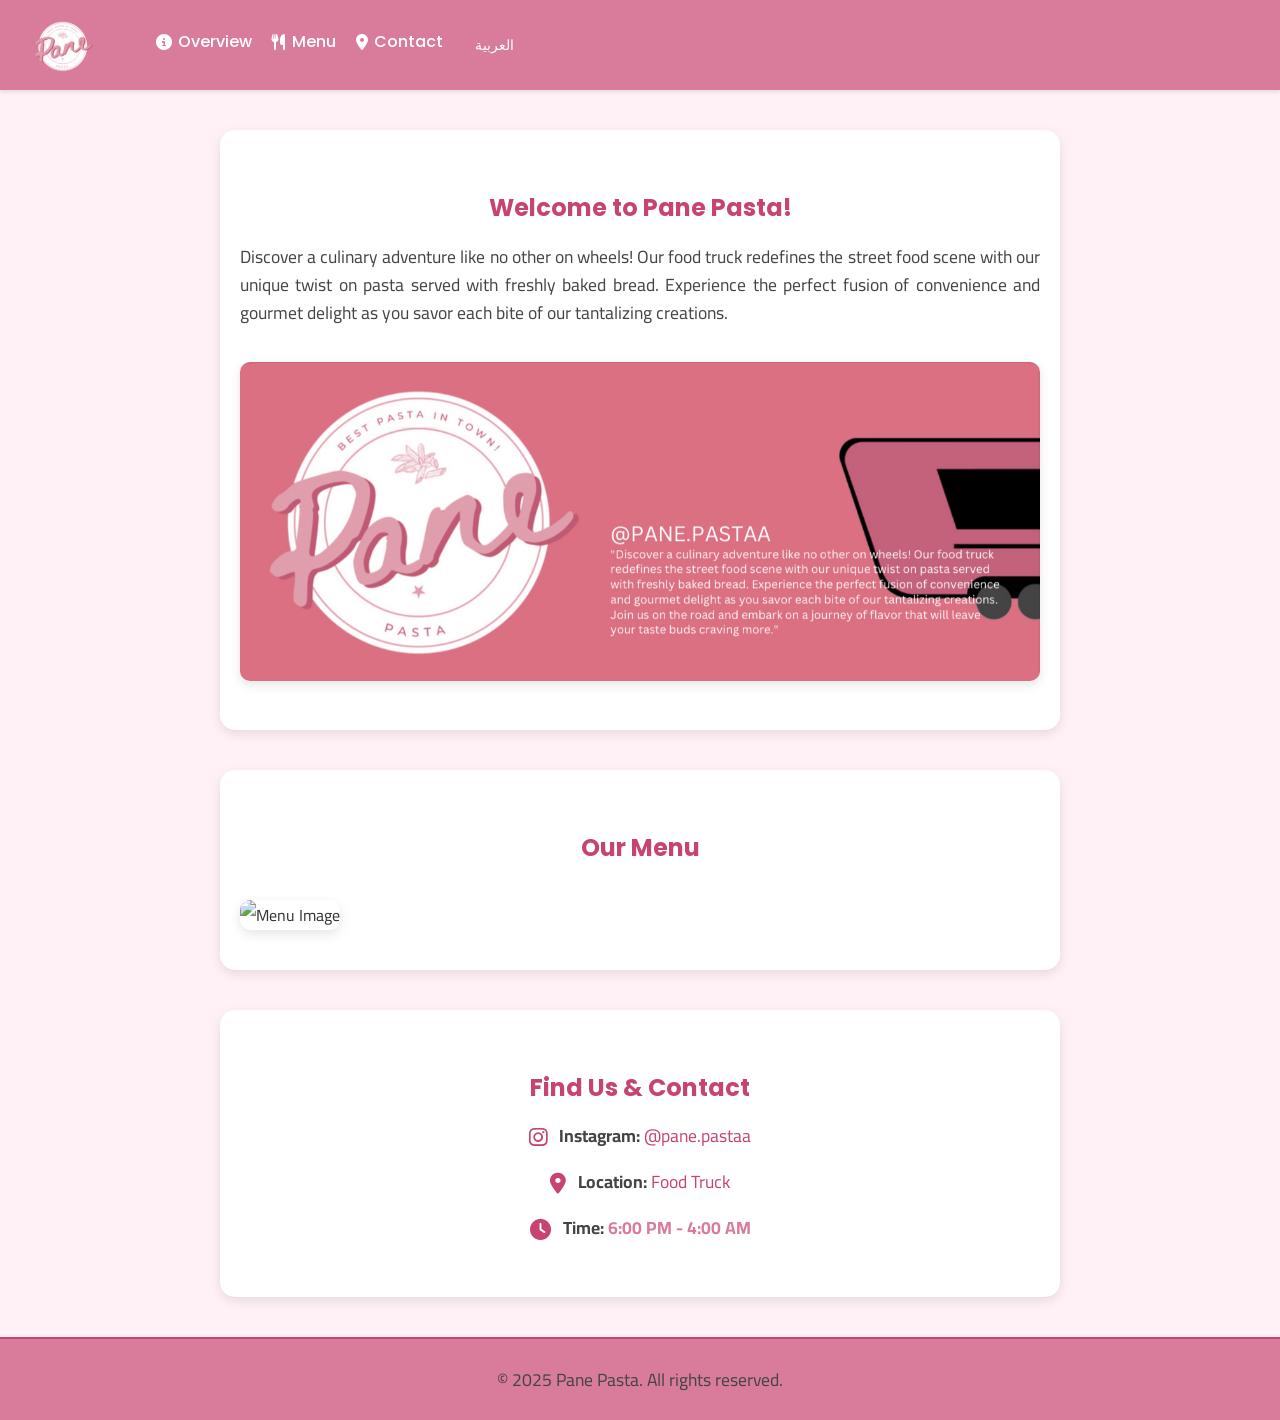
==== index.html @ ec7b443a "Add files via upload" ====
<!DOCTYPE html>
<html lang="en" >
<head>
    <meta charset="UTF-8" />
<meta name="viewport" content="width=device-width, initial-scale=1.0" />
<title>Pane Pasta</title>
<link rel="preconnect" href="https://fonts.googleapis.com">
<link rel="preconnect" href="https://fonts.gstatic.com" crossorigin>
<link href="https://fonts.googleapis.com/css2?family=Poppins:wght@500;700&family=Roboto:wght@400;500&family=Cairo:wght@400;700&display=swap" rel="stylesheet">
<link rel="stylesheet" href="style.css" />
<link rel="stylesheet" href="https://cdnjs.cloudflare.com/ajax/libs/font-awesome/6.5.0/css/all.min.css" />
<meta name="theme-color" content="#d97c9c" />
</head>
<body>

    <header>
        <img src="logo.PNG" alt="Pane Pasta Logo" class="logo">
        <nav>
            <ul>
                <li><a href="#overview"><i class="fas fa-info-circle"></i> <span id="navOverview">Overview</span></a></li>
                <li><a href="#menu"><i class="fas fa-utensils"></i> <span id="navMenu">Menu</span></a></li>
                <li><a href="#contact"><i class="fas fa-map-marker-alt"></i> <span id="navContact">Contact</span></a></li>
                <li><button id="langToggle" class="lang-button">العربية</button></li>
            </ul>
        </nav>
    </header>

    <main>
        <section id="overview" class="section fade-in">
            <h1 id="overviewTitle">Welcome to Pane Pasta!</h1>
            <p id="overviewText">Discover a culinary adventure like no other on wheels! Our food truck redefines the street food scene with our unique twist on pasta served with freshly baked bread. Experience the perfect fusion of convenience and gourmet delight as you savor each bite of our tantalizing creations.</p>
            <img src="us.PNG" alt="Pane Pasta food truck experience" class="menu-image">
        </section>

        <section id="menu" class="section fade-in">
            <h2 id="menuTitle">Our Menu</h2>
            <img src="menu.PNG" alt="Menu Image" class="menu-image">
        </section>

        <section id="contact" class="section fade-in">
            <h2 id="contactTitle">Find Us & Contact</h2>
            <p id="instagramLabel"><i class="fab fa-instagram"></i> <strong>Instagram:</strong> <a href="https://www.instagram.com/pane.pastaa" target="_blank">@pane.pastaa</a></p>
            <p id="locationLabel"><i class="fas fa-map-marker-alt"></i> <strong>Location:</strong> <a href="https://maps.app.goo.gl/kNWPLrTYhtWY5w7K8" target="_blank">Food Truck</a></p>
            <p><span id="timeLabel"><i class="fas fa-clock"></i> <strong>Time:</strong></span> <span class="highlight" id="timeValue">6:00 PM - 4:00 AM</span></p>
        </section>
    </main>

    <footer>
        <p id="footerText">&copy; 2025 Pane Pasta. All rights reserved.</p>
    </footer>


    <script>
        // Scroll animation effect
        const observer = new IntersectionObserver(entries => {
            entries.forEach(entry => {
                if (entry.isIntersecting) {
                    entry.target.classList.add('visible');
                }
            });
        });

        document.querySelectorAll('.fade-in').forEach(section => {
            observer.observe(section);
        });
    </script>

<script>
    // Language toggle functionality
    const langToggle = document.getElementById('langToggle');
    let isArabic = false;

    const translations = {
        en: {
            navOverview: "Overview",
            navMenu: "Menu",
            navContact: "Contact",
            overviewTitle: "Welcome to Pane Pasta!",
            overviewText: "Discover a culinary adventure like no other on wheels! Our food truck redefines the street food scene with our unique twist on pasta served with freshly baked bread. Experience the perfect fusion of convenience and gourmet delight as you savor each bite of our tantalizing creations.",
            menuTitle: "Our Menu",
            contactTitle: "Find Us & Contact",
            instagramLabel: `<i class="fab fa-instagram"></i> <strong>Instagram:</strong> <a href="https://www.instagram.com/pane.pastaa" target="_blank">@pane.pastaa</a>`,
            locationLabel: `<i class="fas fa-map-marker-alt"></i> <strong>Location:</strong> <a href="https://maps.app.goo.gl/kNWPLrTYhtWY5w7K8" target="_blank">Food Truck</a>`,
            timeLabel: `<i class="fas fa-clock"></i> <strong>Time:</strong>`,
            timeValue: "6:00 PM - 4:00 AM",
            footerText: "&copy; 2025 Pane Pasta. All rights reserved.",
            langBtn: "العربية"
        },
        ar: {
            navOverview: "نظرة عامة",
            navMenu: "القائمة",
            navContact: "تواصل",
            overviewTitle: "مرحبًا بكم في Pane Pasta!",
            overviewText: "اكتشف مغامرة طهي لا مثيل لها على عجلات! شاحنة الطعام الخاصة بنا تعيد تعريف مشهد طعام الشارع من خلال لمستنا الفريدة على الباستا المقدمة مع الخبز الطازج. استمتع بمزيج مثالي من الراحة والمذاق الفاخر مع كل قضمة من إبداعاتنا الشهية.",
            menuTitle: "قائمتنا",
            contactTitle: "تواصل معنا",
            instagramLabel: `<i class="fab fa-instagram"></i> <strong>انستجرام:</strong> <a href="https://www.instagram.com/pane.pastaa" target="_blank">@pane.pastaa</a>`,
            locationLabel: `<i class="fas fa-map-marker-alt"></i> <strong>الموقع:</strong> <a href="https://maps.app.goo.gl/kNWPLrTYhtWY5w7K8" target="_blank">شاحنة الطعام</a>`,
            timeLabel: `<i class="fas fa-clock"></i> <strong>الوقت:</strong>`,
            timeValue: "٦:٠٠ مساءً - ٤:٠٠ صباحًا",
            footerText: "&copy; 2025 Pane Pasta . جميع الحقوق محفوظة.",
            langBtn: "English"
        }
    };

    function setLanguage(lang) {
        document.documentElement.dir = lang === 'ar' ? 'rtl' : 'ltr';
        document.getElementById('navOverview').textContent = translations[lang].navOverview;
        document.getElementById('navMenu').textContent = translations[lang].navMenu;
        document.getElementById('navContact').textContent = translations[lang].navContact;
        document.getElementById('overviewTitle').textContent = translations[lang].overviewTitle;
        document.getElementById('overviewText').textContent = translations[lang].overviewText;
        document.getElementById('menuTitle').textContent = translations[lang].menuTitle;
        document.getElementById('contactTitle').textContent = translations[lang].contactTitle;
        document.getElementById('instagramLabel').innerHTML = translations[lang].instagramLabel;
        document.getElementById('locationLabel').innerHTML = translations[lang].locationLabel;
        document.getElementById('timeLabel').innerHTML = translations[lang].timeLabel;
        document.getElementById('timeValue').textContent = translations[lang].timeValue;
        document.getElementById('footerText').innerHTML = translations[lang].footerText;
        langToggle.textContent = translations[lang].langBtn;
    }

    langToggle.addEventListener('click', () => {
        isArabic = !isArabic;
        setLanguage(isArabic ? 'ar' : 'en');
        direct.querySelector('html').lang = isArabic ? 'ar' : 'en';
    });
</script>

</body>
</html>
---- style.css ----
/* Base Styles */
html {
    scroll-behavior: smooth;
}

body {
    font-family: 'Cairo', 'Poppins', 'Roboto', sans-serif;
    margin: 0;
    padding: 0;
    background-color: #fff1f5;
    font-weight: 400;
    color: #333;
}

/* Header */
header {
    background-color: #d97c9c;
    display: flex;
    flex-direction: row;
    justify-content: flex-start;
    align-items: center;
    padding: 15px 30px;
    position: sticky;
    top: 0;
    z-index: 1000;
    flex-wrap: nowrap;
    box-shadow: 0 2px 4px rgba(0, 0, 0, 0.1);
    gap: 30px; /* Add space between logo, nav, and button */
}

.lang-button {
    margin-left: auto; /* Pushes the button to the far right */
    padding: 8px 12px;
    border: none;
    background-color: #d97c9c;
    color: white;
    font-size: 14px;
    cursor: pointer;
    border-radius: 8px;
}


.logo {
    height: 60px;
    max-width: 120px;
    margin-right: 30px;
}

/* Navigation */
nav ul {
    list-style: none;
    display: flex;
    gap: 20px;
    margin: 0;
    padding: 0;
}

nav a {
    text-decoration: none;
    font-family: 'Poppins', sans-serif;
    color: white;
    font-weight: 500; /* Medium weight for Poppins */
    display: flex;
    align-items: center;
    gap: 6px;
    transition: color 0.3s ease, transform 0.3s ease;
}

nav a:hover {
    color: #ffe4ea;
    transform: scale(1.1);
}

a {
    color: #c74370;
    text-decoration: none; /* Remove default underline */
}

/* Sections */
.section {
    padding: 40px 20px;
    max-width: 800px;
    margin: 40px auto;
    background-color: white;
    border-radius: 15px; /* Softer corners */
    box-shadow: 0 4px 12px rgba(0, 0, 0, 0.1);
    opacity: 0; /* Initial state for fade-in */
    transform: translateY(30px);
    transition: opacity 0.6s ease, transform 0.6s ease, box-shadow 0.3s ease;
}

.section.visible {
    opacity: 1;
    transform: translateY(0);
}

.section:hover {
    transform: translateY(-5px); /* Slight lift effect on hover */
    box-shadow: 0 8px 20px rgba(0, 0, 0, 0.15); /* Enhanced shadow on hover */
}

h1, h2 {
    font-family: 'Poppins', sans-serif;
    color: #c74370;
    font-weight: 700; /* Bold weight for Poppins */
    margin-bottom: 15px;
    text-align: center;
}

p {
    line-height: 1.6;
    color: #444; /* Slightly darker for Roboto, still soft */
    margin-bottom: 15px;
    /* text-align: left; by default */
    font-size: 1.1em; /* Adjusted for balance */
}
.menu-image {
    width: 100%;
    margin-top: 20px;
    border-radius: 10px;
    box-shadow: 0 4px 12px rgba(0, 0, 0, 0.1);
}

.highlight {
    color: #d97c9c;
    font-weight: bold;
}

section {
    scroll-margin-top: 100px; /* Ensures smooth scroll doesn't get hidden behind sticky header */
}
/* Specific text alignments */
#overview p {
    text-align: justify;
}

#contact p {
    text-align: center;
}

#contact p i {
    margin-right: 8px;
    color: #c74370; /* Match heading color for icons */
    font-size: 1.2em; /* Slightly larger icons */
    vertical-align: middle; /* Better alignment with text */
}


/* Footer */
footer {
    background-color: #d97c9c;
    color: white;
    text-align: center;
    padding: 10px 0;
    border-top: 2px solid #c74370; /* Subtle top border for separation */
    margin-top: 40px;
}
/* General link hover effect */
a:hover {
    color: #d97c9c; /* Lighter pink on hover */
    text-decoration: underline;
}


/* Responsive Styles */
@media (max-width: 768px) {
    header {
        display: flex;
        flex-direction: row;
        align-items: center;
        justify-content: flex-start; /* Align all items to the left */
        gap: 10px;
        padding: 10px 10px;
    }

    .logo {
        margin: 0; /* Remove auto margins */
        display: block;
    }

    nav ul {
        flex-direction: row;
        gap: 10px;
        width: auto;
        margin: 0;
        justify-content: flex-start;
        align-items: center;
    }

    nav li {
        width: auto;
        margin-bottom: 0;
    }

    nav a, .lang-button {
        width: auto;
        text-align: left;
        font-size: 1em;
    }

    .lang-button {
        margin-left: 0;
        margin-top: 0;
        align-self: auto;
        width: auto;
    }
}
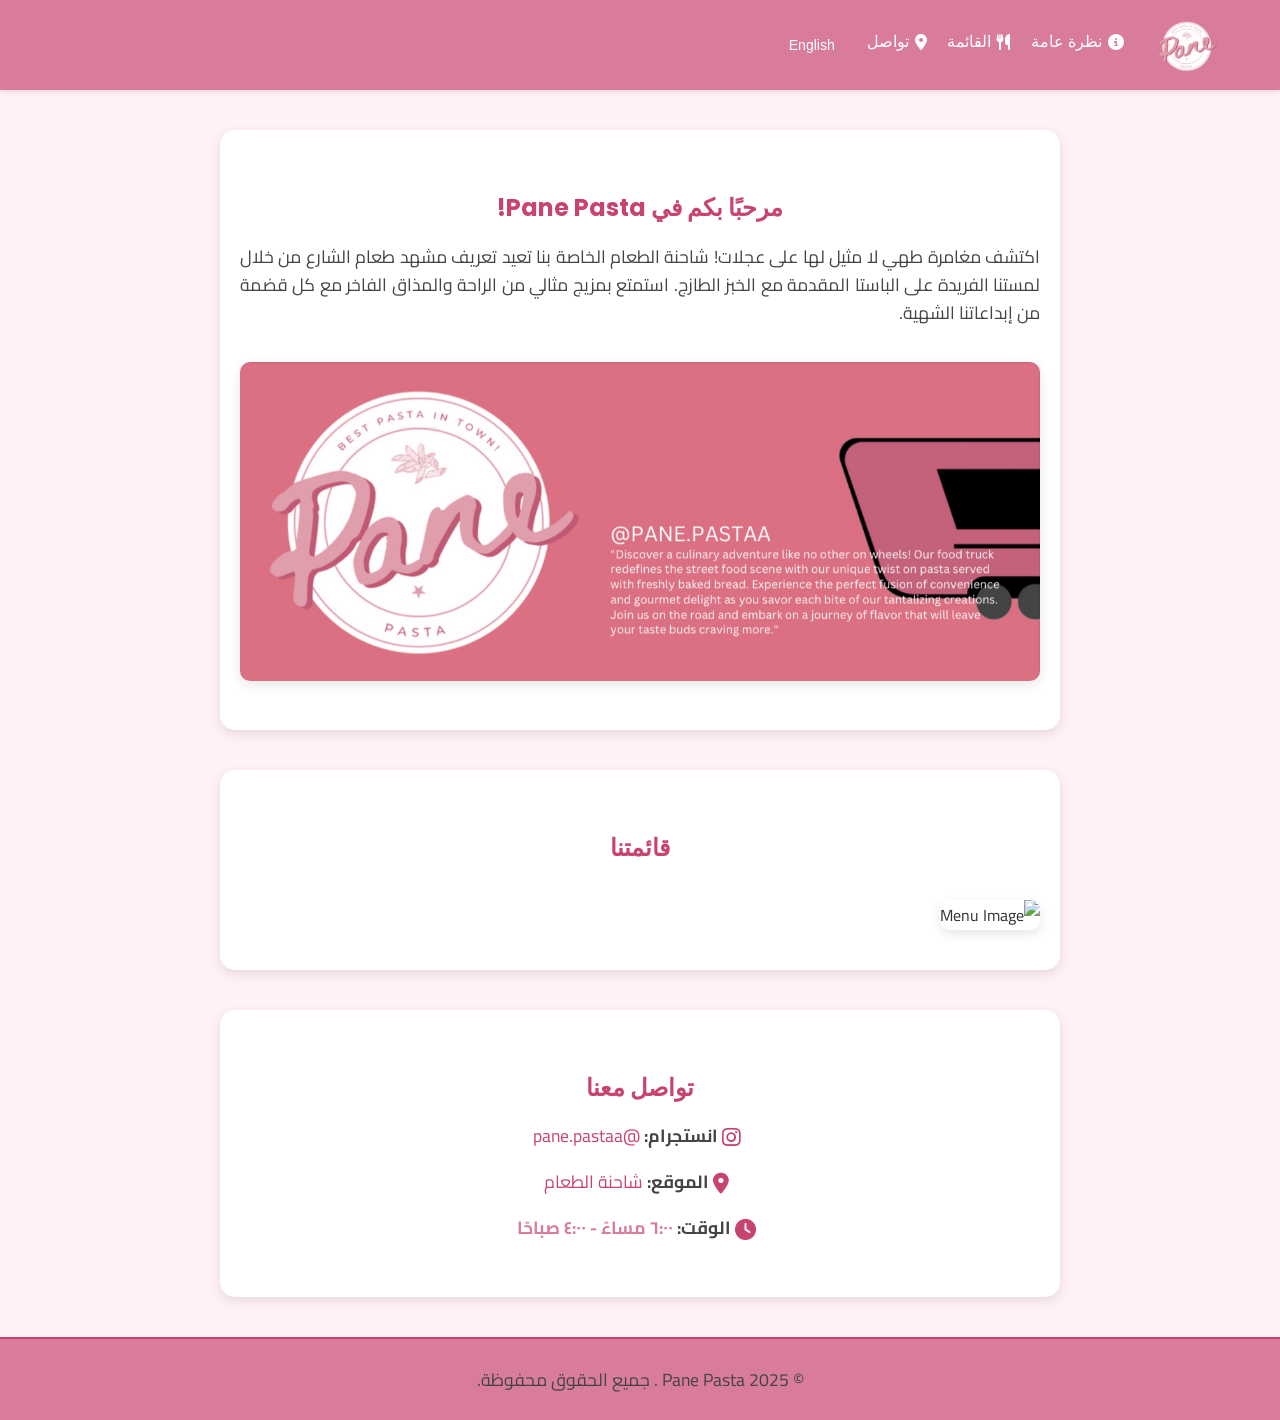
==== commit e6b27fed: "Update index.html" ====
--- a/index.html
+++ b/index.html
@@ -2,19 +2,19 @@
 <html lang="en" >
 <head>
     <meta charset="UTF-8" />
-<meta name="viewport" content="width=device-width, initial-scale=1.0" />
-<title>Pane Pasta</title>
-<link rel="preconnect" href="https://fonts.googleapis.com">
-<link rel="preconnect" href="https://fonts.gstatic.com" crossorigin>
-<link href="https://fonts.googleapis.com/css2?family=Poppins:wght@500;700&family=Roboto:wght@400;500&family=Cairo:wght@400;700&display=swap" rel="stylesheet">
-<link rel="stylesheet" href="style.css" />
-<link rel="stylesheet" href="https://cdnjs.cloudflare.com/ajax/libs/font-awesome/6.5.0/css/all.min.css" />
-<meta name="theme-color" content="#d97c9c" />
+    <meta name="viewport" content="width=device-width, initial-scale=1.0" />
+    <title>Pane Pasta</title>
+    <link rel="preconnect" href="https://fonts.googleapis.com" />
+    <link rel="preconnect" href="https://fonts.gstatic.com" crossorigin />
+    <link href="https://fonts.googleapis.com/css2?family=Poppins:wght@500;700&family=Roboto:wght@400;500&family=Cairo:wght@400;700&display=swap" rel="stylesheet" />
+    <link rel="stylesheet" href="style.css" />
+    <link rel="stylesheet" href="https://cdnjs.cloudflare.com/ajax/libs/font-awesome/6.5.0/css/all.min.css" />
+    <meta name="theme-color" content="#d97c9c" />
 </head>
 <body>
 
     <header>
-        <img src="logo.PNG" alt="Pane Pasta Logo" class="logo">
+        <img src="logo.PNG" alt="Pane Pasta Logo" class="logo" />
         <nav>
             <ul>
                 <li><a href="#overview"><i class="fas fa-info-circle"></i> <span id="navOverview">Overview</span></a></li>
@@ -28,27 +28,37 @@
     <main>
         <section id="overview" class="section fade-in">
             <h1 id="overviewTitle">Welcome to Pane Pasta!</h1>
-            <p id="overviewText">Discover a culinary adventure like no other on wheels! Our food truck redefines the street food scene with our unique twist on pasta served with freshly baked bread. Experience the perfect fusion of convenience and gourmet delight as you savor each bite of our tantalizing creations.</p>
-            <img src="us.PNG" alt="Pane Pasta food truck experience" class="menu-image">
+            <p id="overviewText">
+                Discover a culinary adventure like no other on wheels! Our food truck redefines the street food scene with our unique twist on pasta served with freshly baked bread. Experience the perfect fusion of convenience and gourmet delight as you savor each bite of our tantalizing creations.
+            </p>
+            <img src="us.PNG" alt="Pane Pasta food truck experience" class="menu-image" />
         </section>
 
         <section id="menu" class="section fade-in">
             <h2 id="menuTitle">Our Menu</h2>
-            <img src="menu.PNG" alt="Menu Image" class="menu-image">
+            <img src="menu.PNG" alt="Menu Image" class="menu-image" />
         </section>
 
         <section id="contact" class="section fade-in">
             <h2 id="contactTitle">Find Us & Contact</h2>
-            <p id="instagramLabel"><i class="fab fa-instagram"></i> <strong>Instagram:</strong> <a href="https://www.instagram.com/pane.pastaa" target="_blank">@pane.pastaa</a></p>
-            <p id="locationLabel"><i class="fas fa-map-marker-alt"></i> <strong>Location:</strong> <a href="https://maps.app.goo.gl/kNWPLrTYhtWY5w7K8" target="_blank">Food Truck</a></p>
-            <p><span id="timeLabel"><i class="fas fa-clock"></i> <strong>Time:</strong></span> <span class="highlight" id="timeValue">6:00 PM - 4:00 AM</span></p>
+            <p id="instagramLabel">
+                <i class="fab fa-instagram"></i> <strong>Instagram:</strong> 
+                <a href="https://www.instagram.com/pane.pastaa" target="_blank" rel="noopener noreferrer">@pane.pastaa</a>
+            </p>
+            <p id="locationLabel">
+                <i class="fas fa-map-marker-alt"></i> <strong>Location:</strong> 
+                <a href="https://maps.app.goo.gl/kNWPLrTYhtWY5w7K8" target="_blank" rel="noopener noreferrer">Food Truck</a>
+            </p>
+            <p>
+                <span id="timeLabel"><i class="fas fa-clock"></i> <strong>Time:</strong></span> 
+                <span class="highlight" id="timeValue">6:00 PM - 4:00 AM</span>
+            </p>
         </section>
     </main>
 
     <footer>
         <p id="footerText">&copy; 2025 Pane Pasta. All rights reserved.</p>
     </footer>
-
 
     <script>
         // Scroll animation effect
@@ -65,67 +75,70 @@
         });
     </script>
 
-<script>
-    // Language toggle functionality
-    const langToggle = document.getElementById('langToggle');
-    let isArabic = false;
+    <script>
+        // Language toggle functionality
+        const langToggle = document.getElementById('langToggle');
+        let isArabic = false;
 
-    const translations = {
-        en: {
-            navOverview: "Overview",
-            navMenu: "Menu",
-            navContact: "Contact",
-            overviewTitle: "Welcome to Pane Pasta!",
-            overviewText: "Discover a culinary adventure like no other on wheels! Our food truck redefines the street food scene with our unique twist on pasta served with freshly baked bread. Experience the perfect fusion of convenience and gourmet delight as you savor each bite of our tantalizing creations.",
-            menuTitle: "Our Menu",
-            contactTitle: "Find Us & Contact",
-            instagramLabel: `<i class="fab fa-instagram"></i> <strong>Instagram:</strong> <a href="https://www.instagram.com/pane.pastaa" target="_blank">@pane.pastaa</a>`,
-            locationLabel: `<i class="fas fa-map-marker-alt"></i> <strong>Location:</strong> <a href="https://maps.app.goo.gl/kNWPLrTYhtWY5w7K8" target="_blank">Food Truck</a>`,
-            timeLabel: `<i class="fas fa-clock"></i> <strong>Time:</strong>`,
-            timeValue: "6:00 PM - 4:00 AM",
-            footerText: "&copy; 2025 Pane Pasta. All rights reserved.",
-            langBtn: "العربية"
-        },
-        ar: {
-            navOverview: "نظرة عامة",
-            navMenu: "القائمة",
-            navContact: "تواصل",
-            overviewTitle: "مرحبًا بكم في Pane Pasta!",
-            overviewText: "اكتشف مغامرة طهي لا مثيل لها على عجلات! شاحنة الطعام الخاصة بنا تعيد تعريف مشهد طعام الشارع من خلال لمستنا الفريدة على الباستا المقدمة مع الخبز الطازج. استمتع بمزيج مثالي من الراحة والمذاق الفاخر مع كل قضمة من إبداعاتنا الشهية.",
-            menuTitle: "قائمتنا",
-            contactTitle: "تواصل معنا",
-            instagramLabel: `<i class="fab fa-instagram"></i> <strong>انستجرام:</strong> <a href="https://www.instagram.com/pane.pastaa" target="_blank">@pane.pastaa</a>`,
-            locationLabel: `<i class="fas fa-map-marker-alt"></i> <strong>الموقع:</strong> <a href="https://maps.app.goo.gl/kNWPLrTYhtWY5w7K8" target="_blank">شاحنة الطعام</a>`,
-            timeLabel: `<i class="fas fa-clock"></i> <strong>الوقت:</strong>`,
-            timeValue: "٦:٠٠ مساءً - ٤:٠٠ صباحًا",
-            footerText: "&copy; 2025 Pane Pasta . جميع الحقوق محفوظة.",
-            langBtn: "English"
+        const translations = {
+            en: {
+                navOverview: "Overview",
+                navMenu: "Menu",
+                navContact: "Contact",
+                overviewTitle: "Welcome to Pane Pasta!",
+                overviewText: "Discover a culinary adventure like no other on wheels! Our food truck redefines the street food scene with our unique twist on pasta served with freshly baked bread. Experience the perfect fusion of convenience and gourmet delight as you savor each bite of our tantalizing creations.",
+                menuTitle: "Our Menu",
+                contactTitle: "Find Us & Contact",
+                instagramLabel: `<i class="fab fa-instagram"></i> <strong>Instagram:</strong> <a href="https://www.instagram.com/pane.pastaa" target="_blank" rel="noopener noreferrer">@pane.pastaa</a>`,
+                locationLabel: `<i class="fas fa-map-marker-alt"></i> <strong>Location:</strong> <a href="https://maps.app.goo.gl/kNWPLrTYhtWY5w7K8" target="_blank" rel="noopener noreferrer">Food Truck</a>`,
+                timeLabel: `<i class="fas fa-clock"></i> <strong>Time:</strong>`,
+                timeValue: "6:00 PM - 4:00 AM",
+                footerText: "&copy; 2025 Pane Pasta. All rights reserved.",
+                langBtn: "العربية"
+            },
+            ar: {
+                navOverview: "نظرة عامة",
+                navMenu: "القائمة",
+                navContact: "تواصل",
+                overviewTitle: "مرحبًا بكم في Pane Pasta!",
+                overviewText: "اكتشف مغامرة طهي لا مثيل لها على عجلات! شاحنة الطعام الخاصة بنا تعيد تعريف مشهد طعام الشارع من خلال لمستنا الفريدة على الباستا المقدمة مع الخبز الطازج. استمتع بمزيج مثالي من الراحة والمذاق الفاخر مع كل قضمة من إبداعاتنا الشهية.",
+                menuTitle: "قائمتنا",
+                contactTitle: "تواصل معنا",
+                instagramLabel: `<i class="fab fa-instagram"></i> <strong>انستجرام:</strong> <a href="https://www.instagram.com/pane.pastaa" target="_blank" rel="noopener noreferrer">@pane.pastaa</a>`,
+                locationLabel: `<i class="fas fa-map-marker-alt"></i> <strong>الموقع:</strong> <a href="https://maps.app.goo.gl/kNWPLrTYhtWY5w7K8" target="_blank" rel="noopener noreferrer">شاحنة الطعام</a>`,
+                timeLabel: `<i class="fas fa-clock"></i> <strong>الوقت:</strong>`,
+                timeValue: "٦:٠٠ مساءً - ٤:٠٠ صباحًا",
+                footerText: "&copy; 2025 Pane Pasta . جميع الحقوق محفوظة.",
+                langBtn: "English"
+            }
+        };
+
+        function setLanguage(lang) {
+            document.documentElement.dir = lang === 'ar' ? 'rtl' : 'ltr';
+            document.documentElement.lang = lang;
+            document.getElementById('navOverview').textContent = translations[lang].navOverview;
+            document.getElementById('navMenu').textContent = translations[lang].navMenu;
+            document.getElementById('navContact').textContent = translations[lang].navContact;
+            document.getElementById('overviewTitle').textContent = translations[lang].overviewTitle;
+            document.getElementById('overviewText').textContent = translations[lang].overviewText;
+            document.getElementById('menuTitle').textContent = translations[lang].menuTitle;
+            document.getElementById('contactTitle').textContent = translations[lang].contactTitle;
+            document.getElementById('instagramLabel').innerHTML = translations[lang].instagramLabel;
+            document.getElementById('locationLabel').innerHTML = translations[lang].locationLabel;
+            document.getElementById('timeLabel').innerHTML = translations[lang].timeLabel;
+            document.getElementById('timeValue').textContent = translations[lang].timeValue;
+            document.getElementById('footerText').innerHTML = translations[lang].footerText;
+            langToggle.textContent = translations[lang].langBtn;
         }
-    };
 
-    function setLanguage(lang) {
-        document.documentElement.dir = lang === 'ar' ? 'rtl' : 'ltr';
-        document.getElementById('navOverview').textContent = translations[lang].navOverview;
-        document.getElementById('navMenu').textContent = translations[lang].navMenu;
-        document.getElementById('navContact').textContent = translations[lang].navContact;
-        document.getElementById('overviewTitle').textContent = translations[lang].overviewTitle;
-        document.getElementById('overviewText').textContent = translations[lang].overviewText;
-        document.getElementById('menuTitle').textContent = translations[lang].menuTitle;
-        document.getElementById('contactTitle').textContent = translations[lang].contactTitle;
-        document.getElementById('instagramLabel').innerHTML = translations[lang].instagramLabel;
-        document.getElementById('locationLabel').innerHTML = translations[lang].locationLabel;
-        document.getElementById('timeLabel').innerHTML = translations[lang].timeLabel;
-        document.getElementById('timeValue').textContent = translations[lang].timeValue;
-        document.getElementById('footerText').innerHTML = translations[lang].footerText;
-        langToggle.textContent = translations[lang].langBtn;
-    }
+        langToggle.addEventListener('click', () => {
+            isArabic = !isArabic;
+            setLanguage(isArabic ? 'ar' : 'en');
+        });
 
-    langToggle.addEventListener('click', () => {
-        isArabic = !isArabic;
-        setLanguage(isArabic ? 'ar' : 'en');
-        direct.querySelector('html').lang = isArabic ? 'ar' : 'en';
-    });
-</script>
+        // Set initial language to Arabic on page load
+        setLanguage('ar');
+    </script>
 
 </body>
 </html>
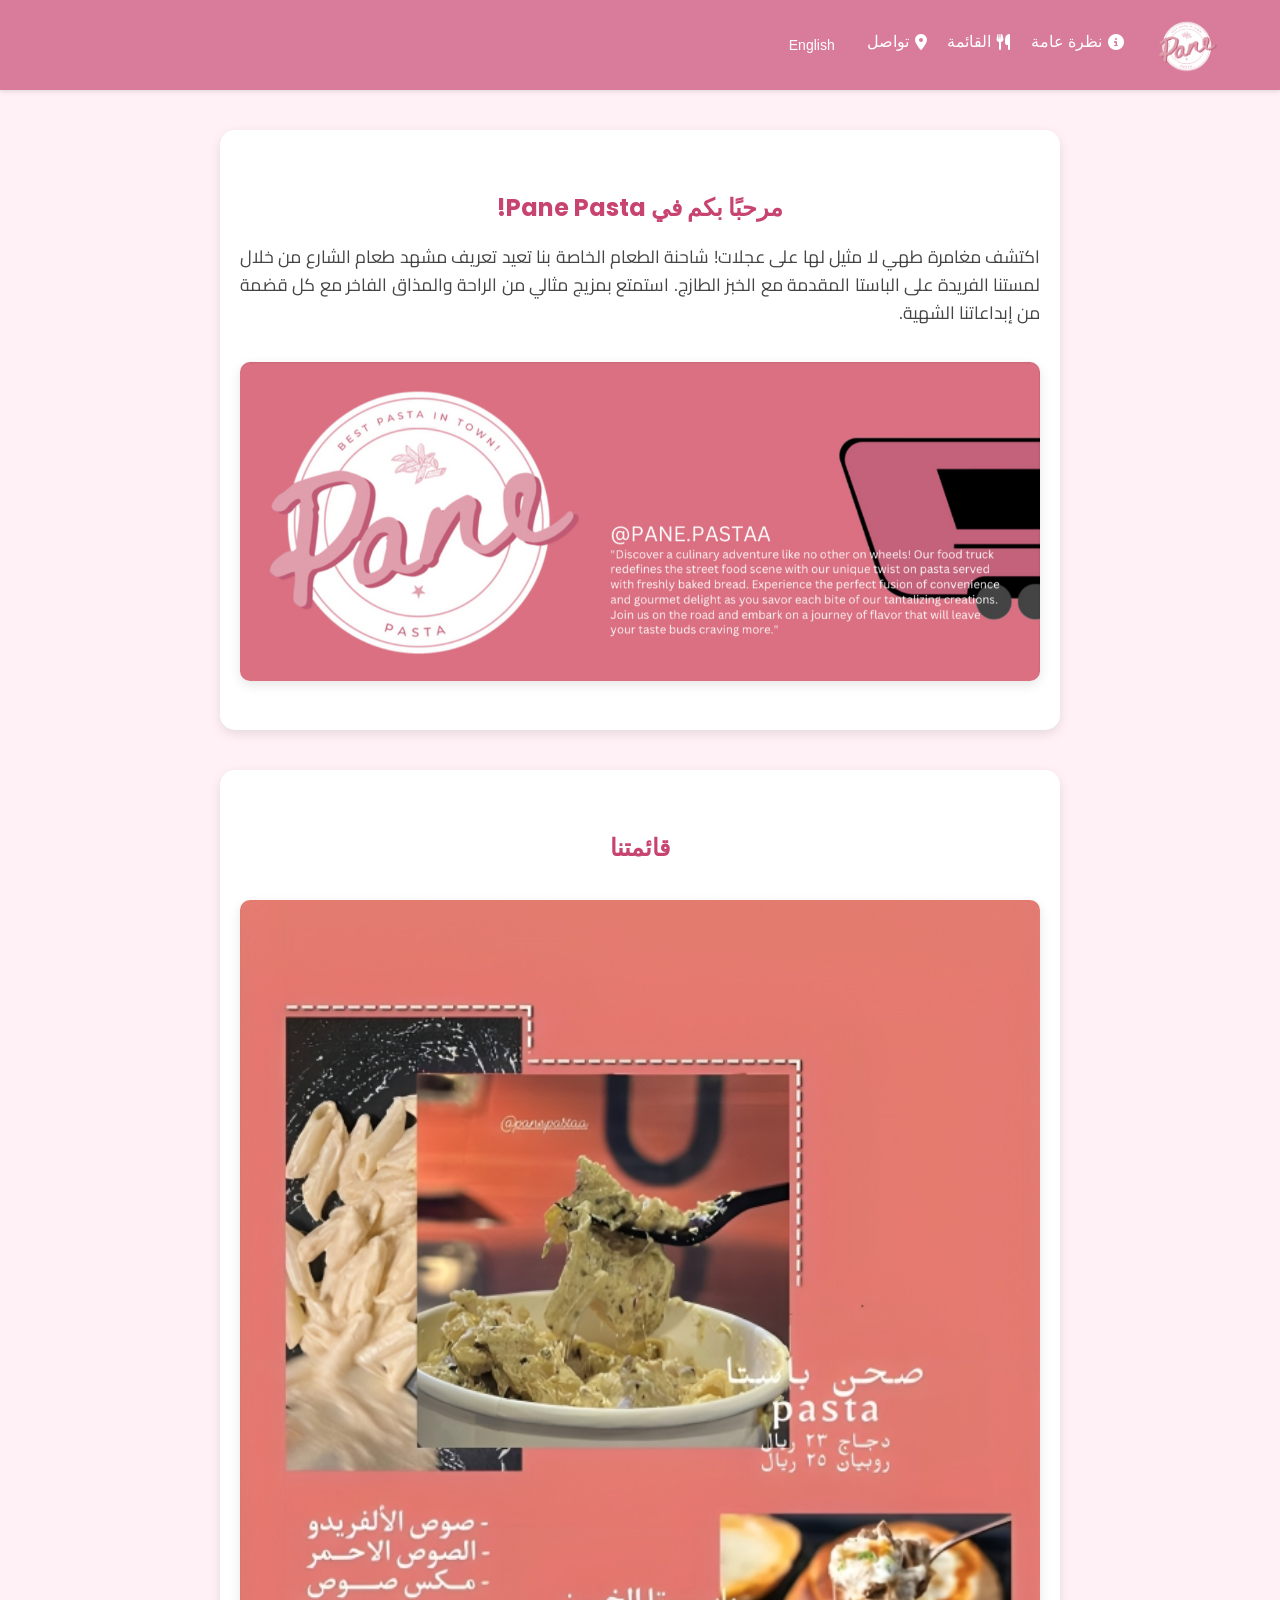
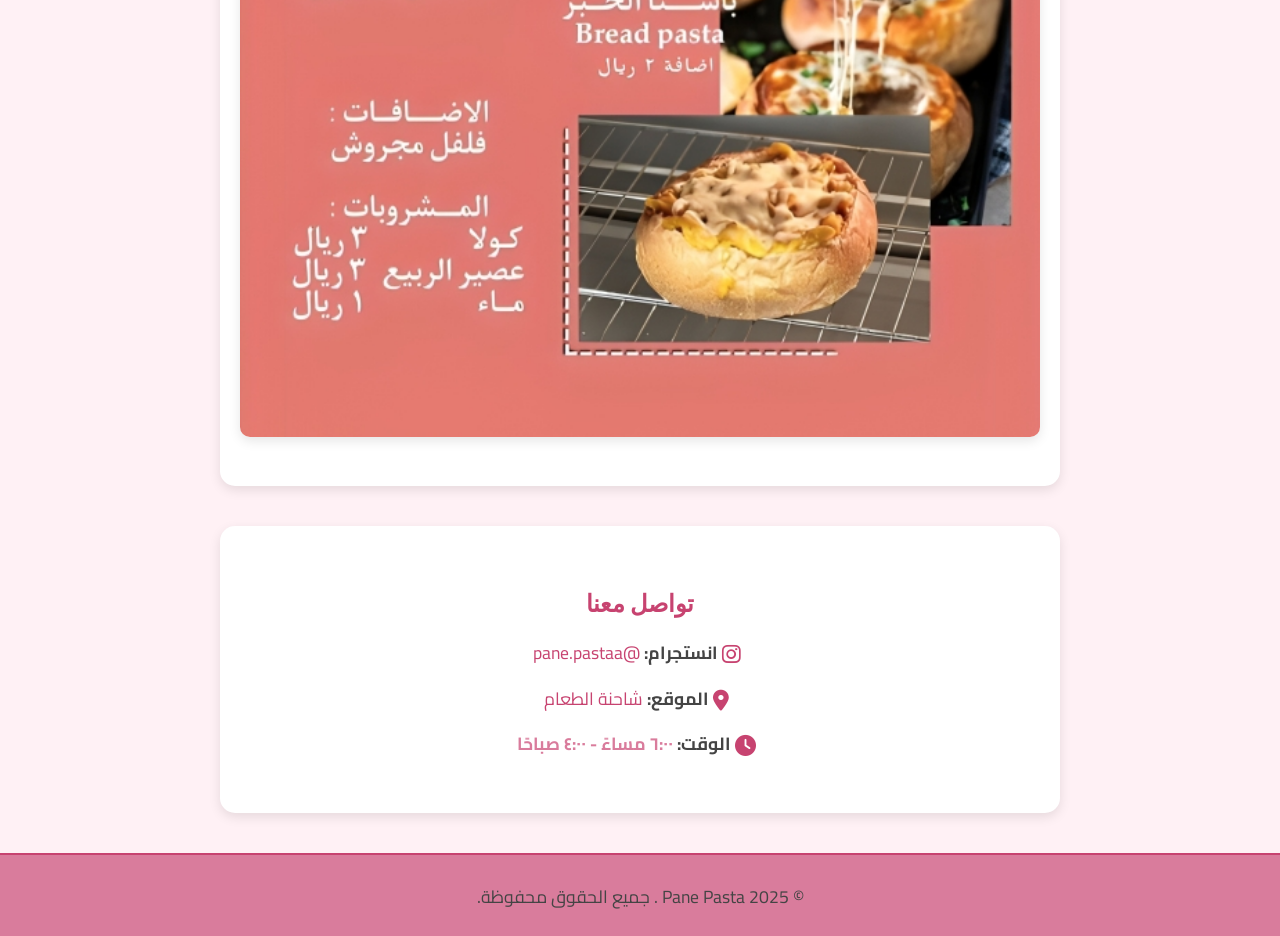
==== commit 9a3cc744: "Update index.html" ====
--- a/index.html
+++ b/index.html
@@ -36,7 +36,7 @@
 
         <section id="menu" class="section fade-in">
             <h2 id="menuTitle">Our Menu</h2>
-            <img src="menu.PNG" alt="Menu Image" class="menu-image" />
+            <img src="menu.png" alt="Menu Image" class="menu-image" />
         </section>
 
         <section id="contact" class="section fade-in">
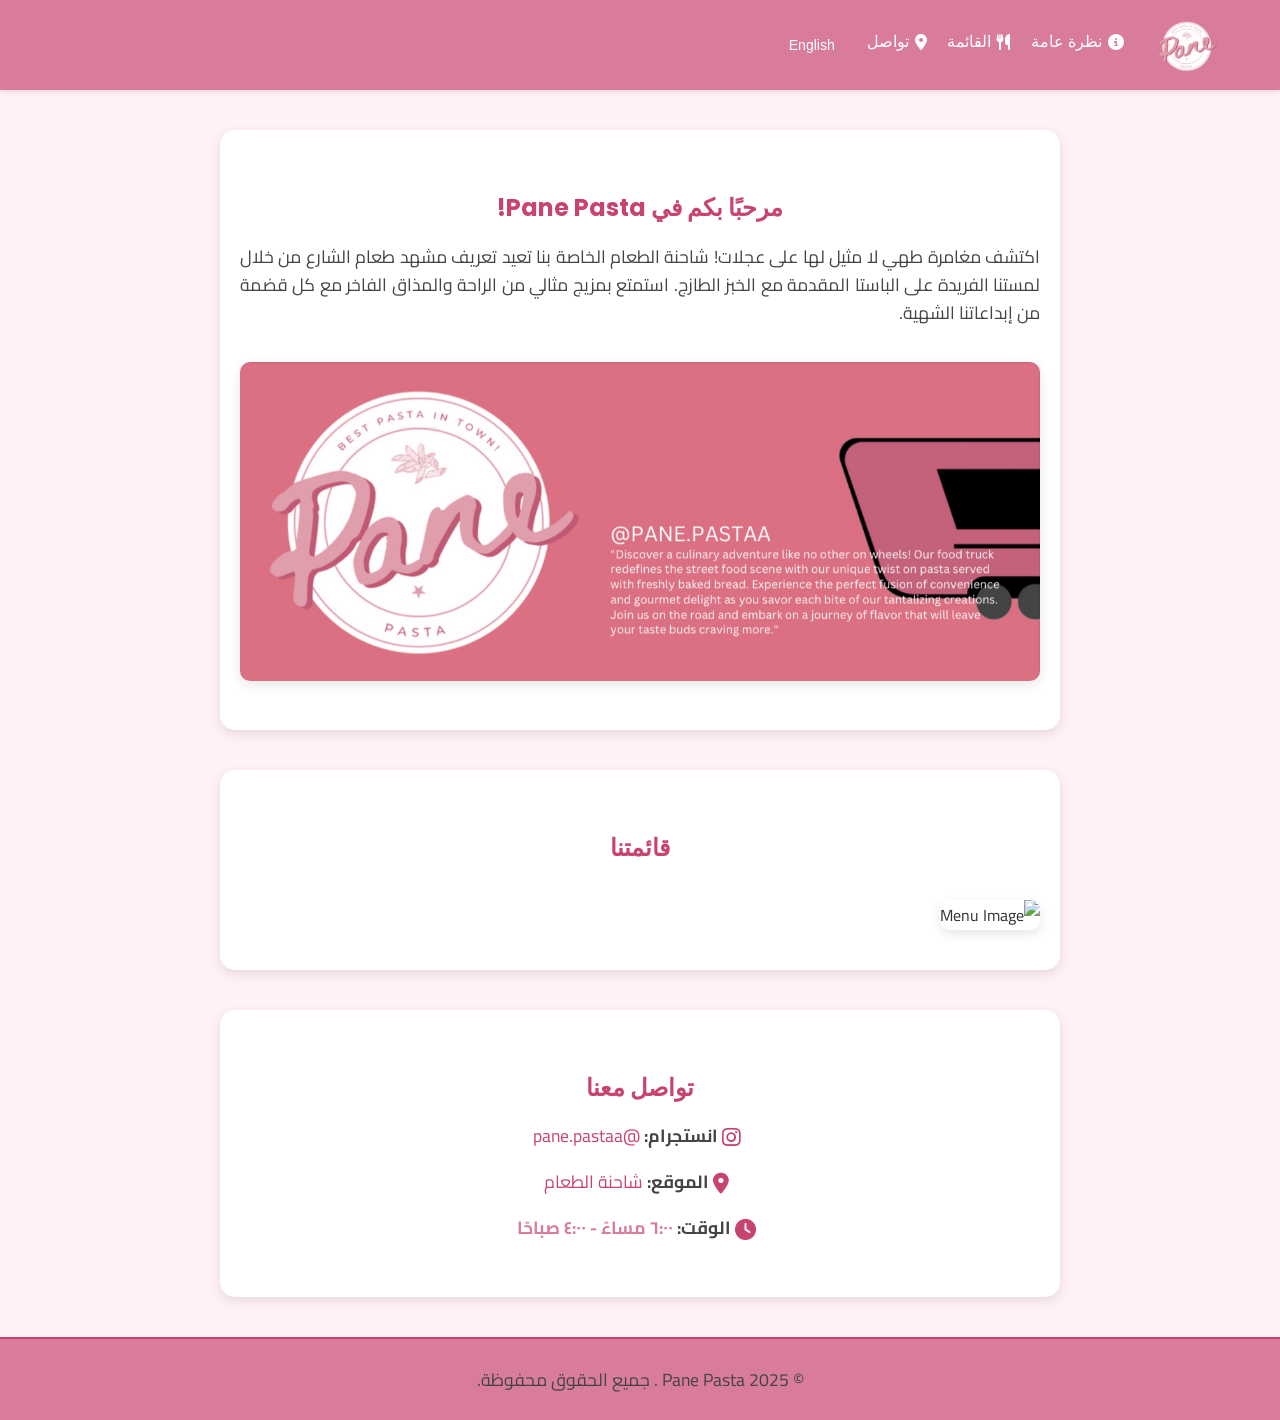
==== commit ccfbdbb6: "Update index.html" ====
--- a/index.html
+++ b/index.html
@@ -36,7 +36,7 @@
 
         <section id="menu" class="section fade-in">
             <h2 id="menuTitle">Our Menu</h2>
-            <img src="menu.png" alt="Menu Image" class="menu-image" />
+            <img src="menu.PNG" alt="Menu Image" class="menu-image" />
         </section>
 
         <section id="contact" class="section fade-in">
